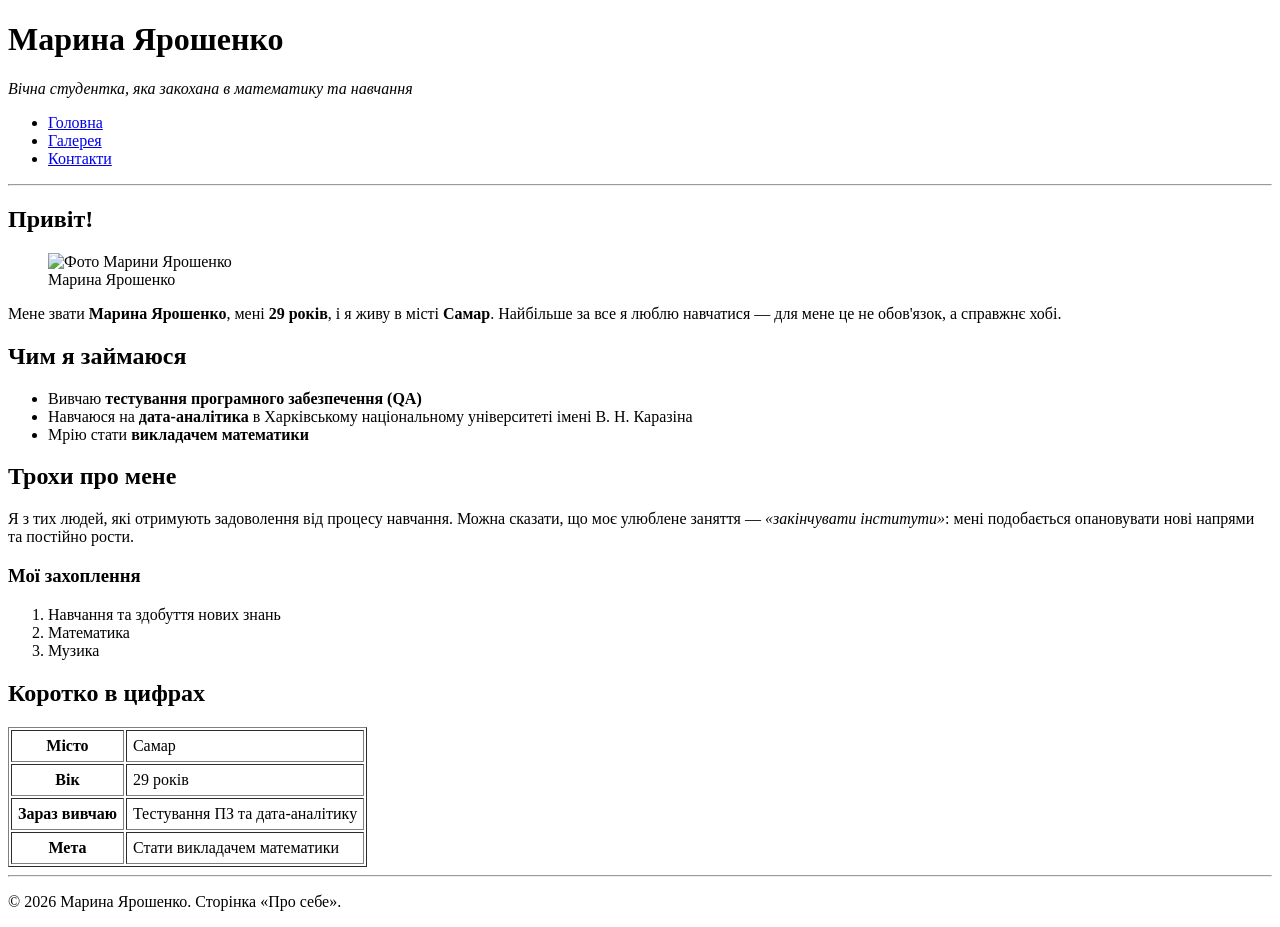
==== index.html @ a5027659 "ДЗ 21.1: HTML-сторінка «Про себе» (Марина Ярошенко)" ====
<!DOCTYPE html>
<html lang="uk">
<head>
    <meta charset="UTF-8">
    <meta name="viewport" content="width=device-width, initial-scale=1.0">
    <title>Марина Ярошенко — Про себе</title>
</head>
<body>
    <header>
        <h1>Марина Ярошенко</h1>
        <p><em>Вічна студентка, яка закохана в математику та навчання</em></p>
        <nav>
            <ul>
                <li><a href="index.html">Головна</a></li>
                <li><a href="pages/gallery.html">Галерея</a></li>
                <li><a href="pages/contact.html">Контакти</a></li>
            </ul>
        </nav>
    </header>

    <hr>

    <main>
        <section>
            <h2>Привіт!</h2>
            <figure>
                <img src="photo/marina.jpg" width="250" alt="Фото Марини Ярошенко">
                <figcaption>Марина Ярошенко</figcaption>
            </figure>
            <p>
                Мене звати <strong>Марина Ярошенко</strong>, мені <strong>29 років</strong>,
                і я живу в місті <strong>Самар</strong>. Найбільше за все я люблю навчатися —
                для мене це не обов'язок, а справжнє хобі.
            </p>
        </section>

        <section>
            <h2>Чим я займаюся</h2>
            <ul>
                <li>Вивчаю <strong>тестування програмного забезпечення (QA)</strong></li>
                <li>Навчаюся на <strong>дата-аналітика</strong> в Харківському національному університеті імені В.&nbsp;Н.&nbsp;Каразіна</li>
                <li>Мрію стати <strong>викладачем математики</strong></li>
            </ul>
        </section>

        <section>
            <h2>Трохи про мене</h2>
            <p>
                Я з тих людей, які отримують задоволення від процесу навчання.
                Можна сказати, що моє улюблене заняття — <em>«закінчувати інститути»</em>:
                мені подобається опановувати нові напрями та постійно рости.
            </p>
            <h3>Мої захоплення</h3>
            <ol>
                <li>Навчання та здобуття нових знань</li>
                <li>Математика</li>
                <li>Музика</li>
            </ol>
        </section>

        <section>
            <h2>Коротко в цифрах</h2>
            <table border="1" cellpadding="6">
                <tr>
                    <th>Місто</th>
                    <td>Самар</td>
                </tr>
                <tr>
                    <th>Вік</th>
                    <td>29 років</td>
                </tr>
                <tr>
                    <th>Зараз вивчаю</th>
                    <td>Тестування ПЗ та дата-аналітику</td>
                </tr>
                <tr>
                    <th>Мета</th>
                    <td>Стати викладачем математики</td>
                </tr>
            </table>
        </section>
    </main>

    <hr>

    <footer>
        <p>&copy; 2026 Марина Ярошенко. Сторінка «Про себе».</p>
    </footer>
</body>
</html>
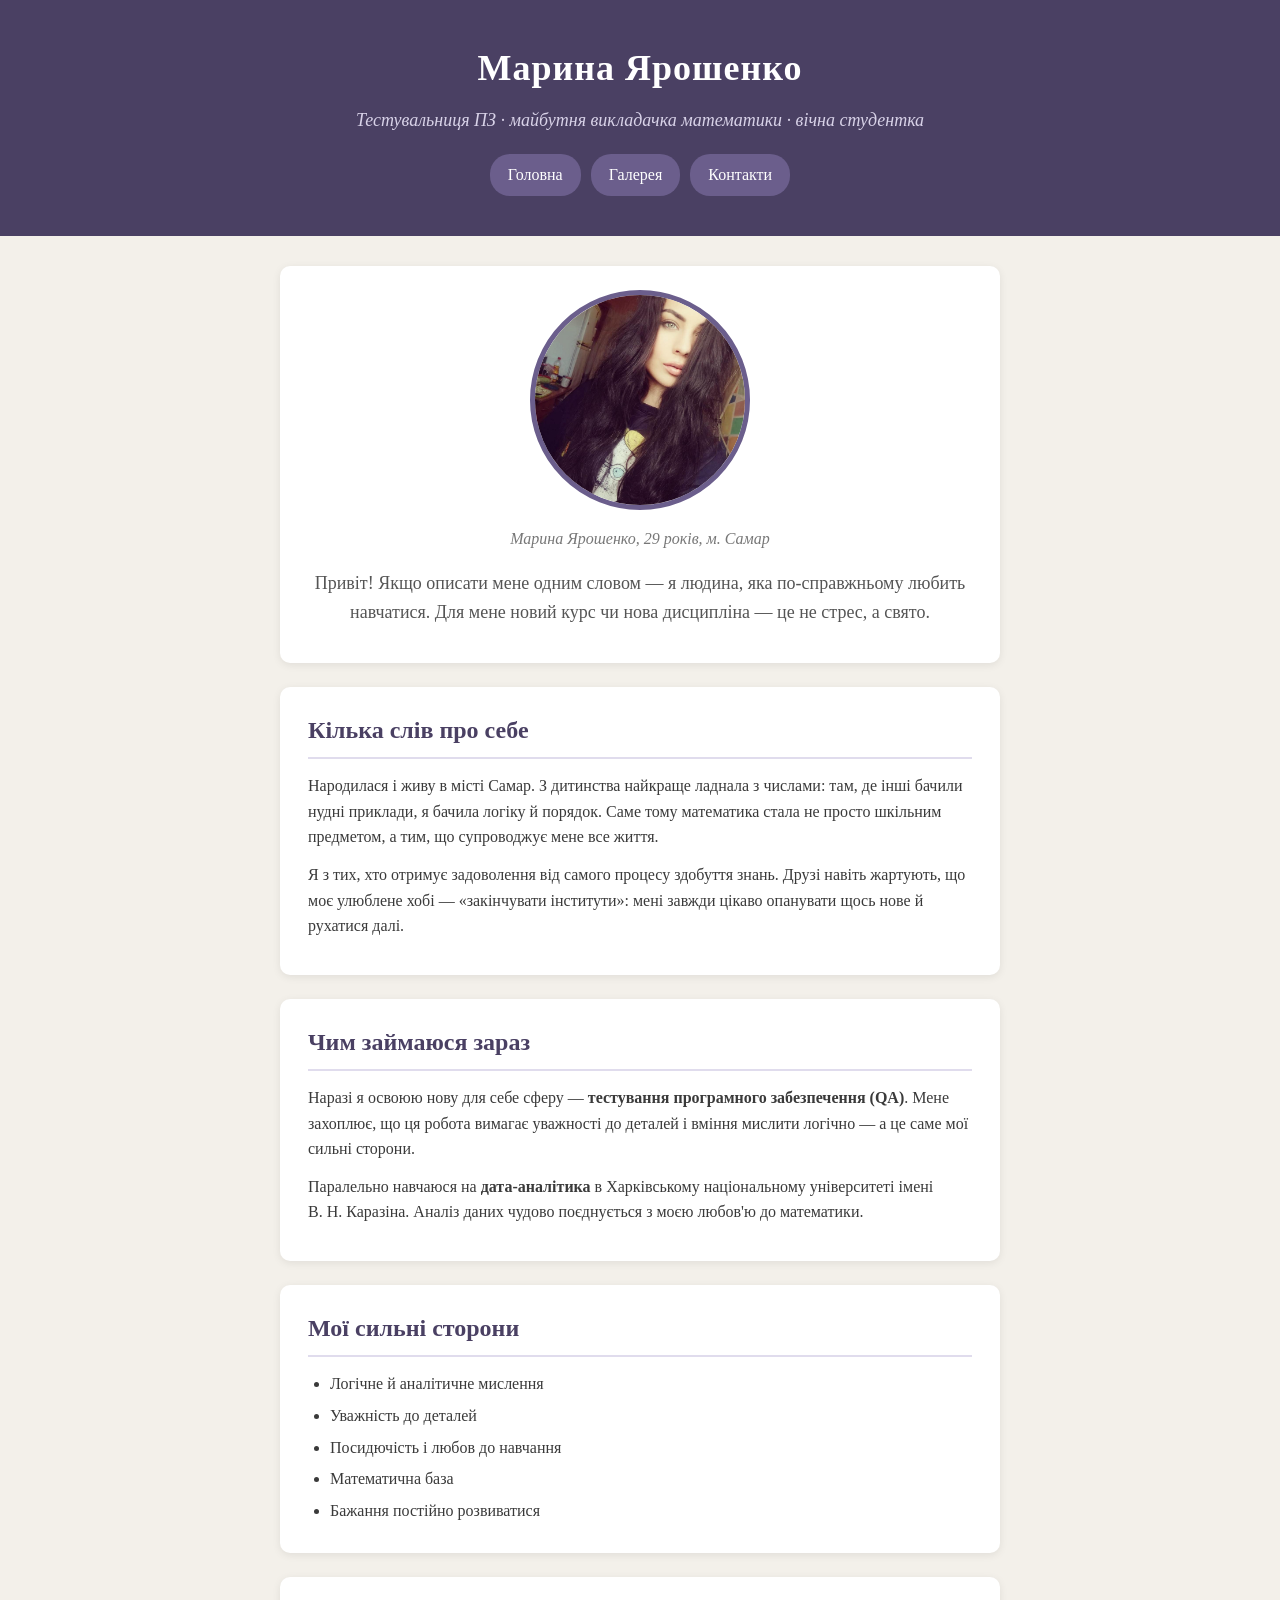
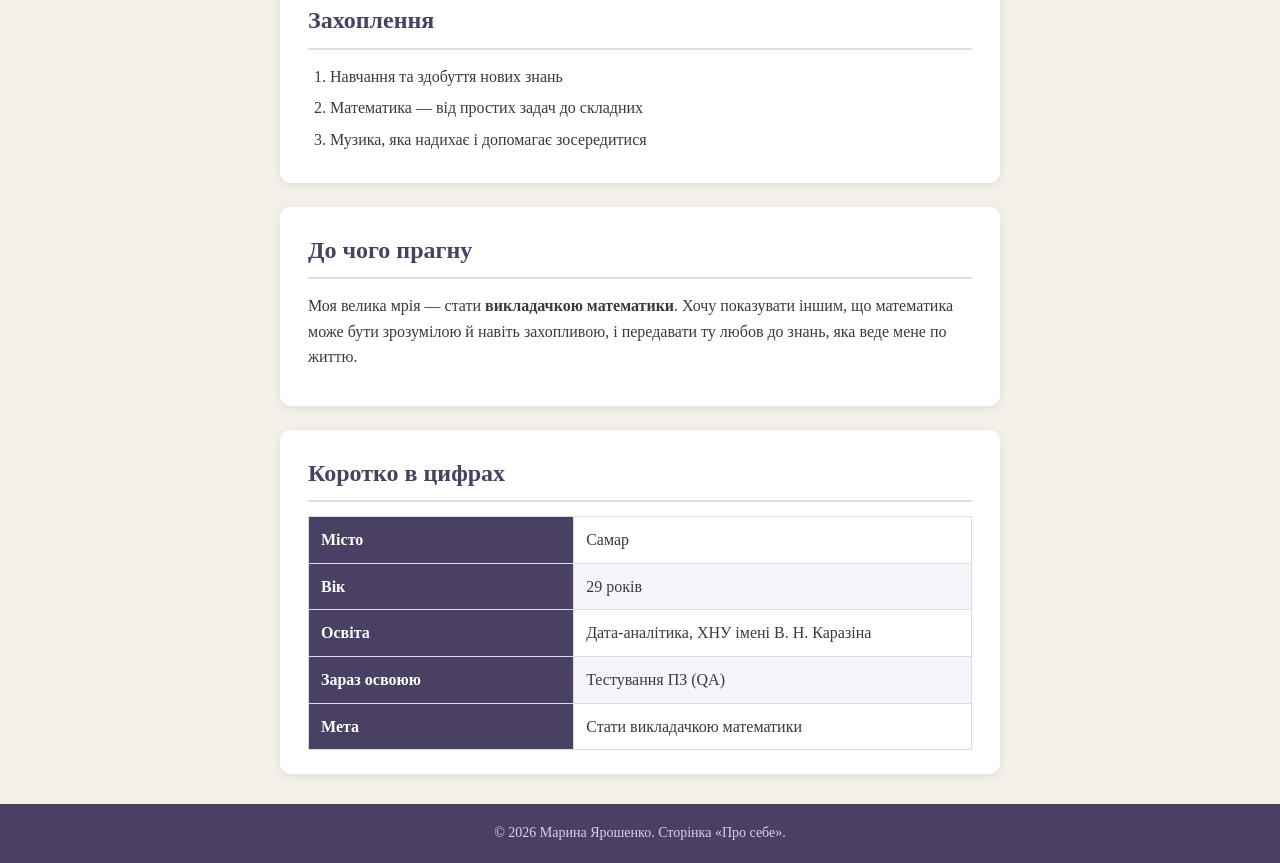
==== commit 8421333f: "ДЗ 22.1: додано CSS-стилі та оформлено сторінку у форматі резюме" ====
--- a/index.html
+++ b/index.html
@@ -4,12 +4,13 @@
     <meta charset="UTF-8">
     <meta name="viewport" content="width=device-width, initial-scale=1.0">
     <title>Марина Ярошенко — Про себе</title>
+    <link rel="stylesheet" href="css/style.css">
 </head>
 <body>
-    <header>
+    <header class="site-header">
         <h1>Марина Ярошенко</h1>
-        <p><em>Вічна студентка, яка закохана в математику та навчання</em></p>
-        <nav>
+        <p class="subtitle">Тестувальниця ПЗ · майбутня викладачка математики · вічна студентка</p>
+        <nav class="nav">
             <ul>
                 <li><a href="index.html">Головна</a></li>
                 <li><a href="pages/gallery.html">Галерея</a></li>
@@ -18,49 +19,80 @@
         </nav>
     </header>
 
-    <hr>
-
-    <main>
-        <section>
-            <h2>Привіт!</h2>
-            <figure>
-                <img src="photo/marina.jpg" width="250" alt="Фото Марини Ярошенко">
-                <figcaption>Марина Ярошенко</figcaption>
+    <main class="content">
+        <section class="card" id="intro">
+            <figure class="profile-figure">
+                <img class="profile-photo" src="photo/marina.jpg" alt="Фото Марини Ярошенко">
+                <figcaption>Марина Ярошенко, 29 років, м. Самар</figcaption>
             </figure>
-            <p>
-                Мене звати <strong>Марина Ярошенко</strong>, мені <strong>29 років</strong>,
-                і я живу в місті <strong>Самар</strong>. Найбільше за все я люблю навчатися —
-                для мене це не обов'язок, а справжнє хобі.
+            <p class="lead">
+                Привіт! Якщо описати мене одним словом — я людина, яка по-справжньому
+                любить навчатися. Для мене новий курс чи нова дисципліна — це не стрес,
+                а свято.
             </p>
         </section>
 
-        <section>
-            <h2>Чим я займаюся</h2>
+        <section class="card" id="about">
+            <h2>Кілька слів про себе</h2>
+            <p>
+                Народилася і живу в місті Самар. З дитинства найкраще ладнала з числами:
+                там, де інші бачили нудні приклади, я бачила логіку й порядок. Саме тому
+                математика стала не просто шкільним предметом, а тим, що супроводжує мене
+                все життя.
+            </p>
+            <p>
+                Я з тих, хто отримує задоволення від самого процесу здобуття знань.
+                Друзі навіть жартують, що моє улюблене хобі — «закінчувати інститути»:
+                мені завжди цікаво опанувати щось нове й рухатися далі.
+            </p>
+        </section>
+
+        <section class="card" id="now">
+            <h2>Чим займаюся зараз</h2>
+            <p>
+                Наразі я освоюю нову для себе сферу — <strong>тестування програмного
+                забезпечення (QA)</strong>. Мене захоплює, що ця робота вимагає уважності
+                до деталей і вміння мислити логічно — а це саме мої сильні сторони.
+            </p>
+            <p>
+                Паралельно навчаюся на <strong>дата-аналітика</strong> в Харківському
+                національному університеті імені В.&nbsp;Н.&nbsp;Каразіна. Аналіз даних
+                чудово поєднується з моєю любов'ю до математики.
+            </p>
+        </section>
+
+        <section class="card" id="skills">
+            <h2>Мої сильні сторони</h2>
             <ul>
-                <li>Вивчаю <strong>тестування програмного забезпечення (QA)</strong></li>
-                <li>Навчаюся на <strong>дата-аналітика</strong> в Харківському національному університеті імені В.&nbsp;Н.&nbsp;Каразіна</li>
-                <li>Мрію стати <strong>викладачем математики</strong></li>
+                <li>Логічне й аналітичне мислення</li>
+                <li>Уважність до деталей</li>
+                <li>Посидючість і любов до навчання</li>
+                <li>Математична база</li>
+                <li>Бажання постійно розвиватися</li>
             </ul>
         </section>
 
-        <section>
-            <h2>Трохи про мене</h2>
-            <p>
-                Я з тих людей, які отримують задоволення від процесу навчання.
-                Можна сказати, що моє улюблене заняття — <em>«закінчувати інститути»</em>:
-                мені подобається опановувати нові напрями та постійно рости.
-            </p>
-            <h3>Мої захоплення</h3>
+        <section class="card" id="hobbies">
+            <h2>Захоплення</h2>
             <ol>
                 <li>Навчання та здобуття нових знань</li>
-                <li>Математика</li>
-                <li>Музика</li>
+                <li>Математика — від простих задач до складних</li>
+                <li>Музика, яка надихає і допомагає зосередитися</li>
             </ol>
         </section>
 
-        <section>
+        <section class="card" id="goals">
+            <h2>До чого прагну</h2>
+            <p>
+                Моя велика мрія — стати <strong>викладачкою математики</strong>. Хочу
+                показувати іншим, що математика може бути зрозумілою й навіть захопливою,
+                і передавати ту любов до знань, яка веде мене по життю.
+            </p>
+        </section>
+
+        <section class="card" id="facts">
             <h2>Коротко в цифрах</h2>
-            <table border="1" cellpadding="6">
+            <table class="info-table">
                 <tr>
                     <th>Місто</th>
                     <td>Самар</td>
@@ -70,20 +102,22 @@
                     <td>29 років</td>
                 </tr>
                 <tr>
-                    <th>Зараз вивчаю</th>
-                    <td>Тестування ПЗ та дата-аналітику</td>
+                    <th>Освіта</th>
+                    <td>Дата-аналітика, ХНУ імені В. Н. Каразіна</td>
+                </tr>
+                <tr>
+                    <th>Зараз освоюю</th>
+                    <td>Тестування ПЗ (QA)</td>
                 </tr>
                 <tr>
                     <th>Мета</th>
-                    <td>Стати викладачем математики</td>
+                    <td>Стати викладачкою математики</td>
                 </tr>
             </table>
         </section>
     </main>
 
-    <hr>
-
-    <footer>
+    <footer class="site-footer">
         <p>&copy; 2026 Марина Ярошенко. Сторінка «Про себе».</p>
     </footer>
 </body>
--- a/css/style.css
+++ b/css/style.css
@@ -0,0 +1,167 @@
+* {
+    margin: 0;
+    padding: 0;
+    box-sizing: border-box;
+}
+
+body {
+    font-family: Georgia, "Times New Roman", serif;
+    background-color: #f3f0ea;
+    color: #3a3a3a;
+    line-height: 1.6;
+}
+
+.site-header {
+    background-color: #4a4063;
+    color: #ffffff;
+    text-align: center;
+    padding: 40px 20px;
+}
+
+.site-header h1 {
+    font-size: 36px;
+    letter-spacing: 1px;
+    margin-bottom: 8px;
+}
+
+.subtitle {
+    font-style: italic;
+    color: #d8d2e8;
+    font-size: 18px;
+}
+
+.nav ul {
+    list-style: none;
+    display: flex;
+    justify-content: center;
+    gap: 10px;
+    margin-top: 20px;
+    flex-wrap: wrap;
+}
+
+.nav a {
+    display: inline-block;
+    text-decoration: none;
+    color: #ffffff;
+    background-color: #6b5e8c;
+    padding: 8px 18px;
+    border-radius: 20px;
+    transition: background-color 0.3s;
+}
+
+.nav a:hover {
+    background-color: #8a7bb0;
+}
+
+.content {
+    max-width: 760px;
+    margin: 30px auto;
+    padding: 0 20px;
+}
+
+.card {
+    background-color: #ffffff;
+    border-radius: 10px;
+    box-shadow: 0 2px 8px rgba(0, 0, 0, 0.08);
+    padding: 24px 28px;
+    margin-bottom: 24px;
+}
+
+.card h2 {
+    color: #4a4063;
+    border-bottom: 2px solid #e0dced;
+    padding-bottom: 8px;
+    margin-bottom: 14px;
+}
+
+.card h3 {
+    color: #6b5e8c;
+    margin: 14px 0 8px;
+}
+
+.card p {
+    margin-bottom: 12px;
+}
+
+.card ul,
+.card ol {
+    padding-left: 22px;
+}
+
+.card li {
+    margin-bottom: 6px;
+}
+
+.profile-figure {
+    text-align: center;
+    margin-bottom: 18px;
+}
+
+.profile-photo {
+    width: 220px;
+    height: 220px;
+    object-fit: cover;
+    border-radius: 50%;
+    border: 5px solid #6b5e8c;
+}
+
+figcaption {
+    margin-top: 8px;
+    font-style: italic;
+    color: #777;
+}
+
+.lead {
+    text-align: center;
+    font-size: 18px;
+    color: #555;
+}
+
+.info-table {
+    border-collapse: collapse;
+    width: 100%;
+}
+
+.info-table th,
+.info-table td {
+    border: 1px solid #ddd;
+    padding: 10px 12px;
+    text-align: left;
+}
+
+.info-table th {
+    background-color: #4a4063;
+    color: #ffffff;
+    width: 40%;
+}
+
+.info-table tr:nth-child(even) td {
+    background-color: #f7f5fb;
+}
+
+.gallery {
+    display: flex;
+    flex-wrap: wrap;
+    gap: 24px;
+    justify-content: center;
+    margin-top: 20px;
+}
+
+.gallery-figure {
+    text-align: center;
+}
+
+.gallery-photo {
+    border-radius: 10px;
+    border: 4px solid #ffffff;
+    box-shadow: 0 2px 8px rgba(0, 0, 0, 0.15);
+}
+
+.site-footer {
+    background-color: #4a4063;
+    color: #d8d2e8;
+    text-align: center;
+    padding: 18px;
+    margin-top: 30px;
+    font-size: 14px;
+}
